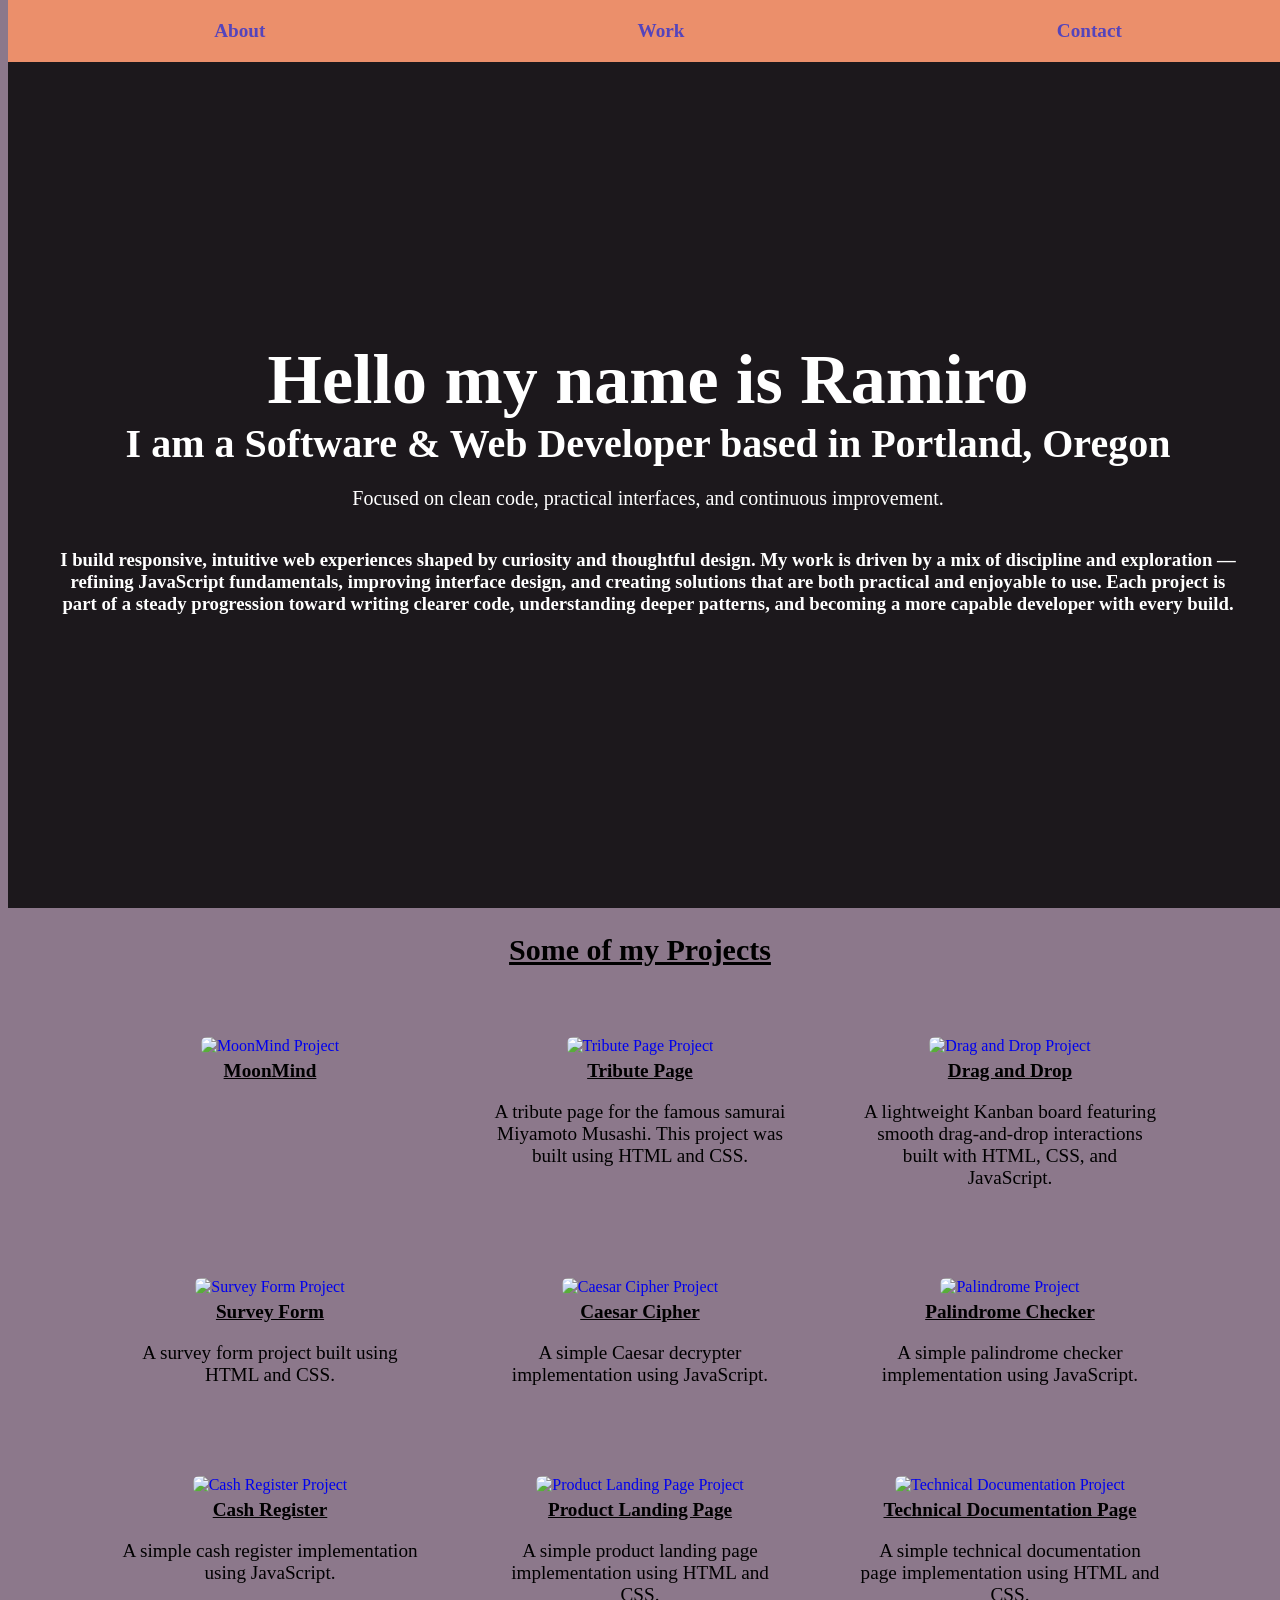
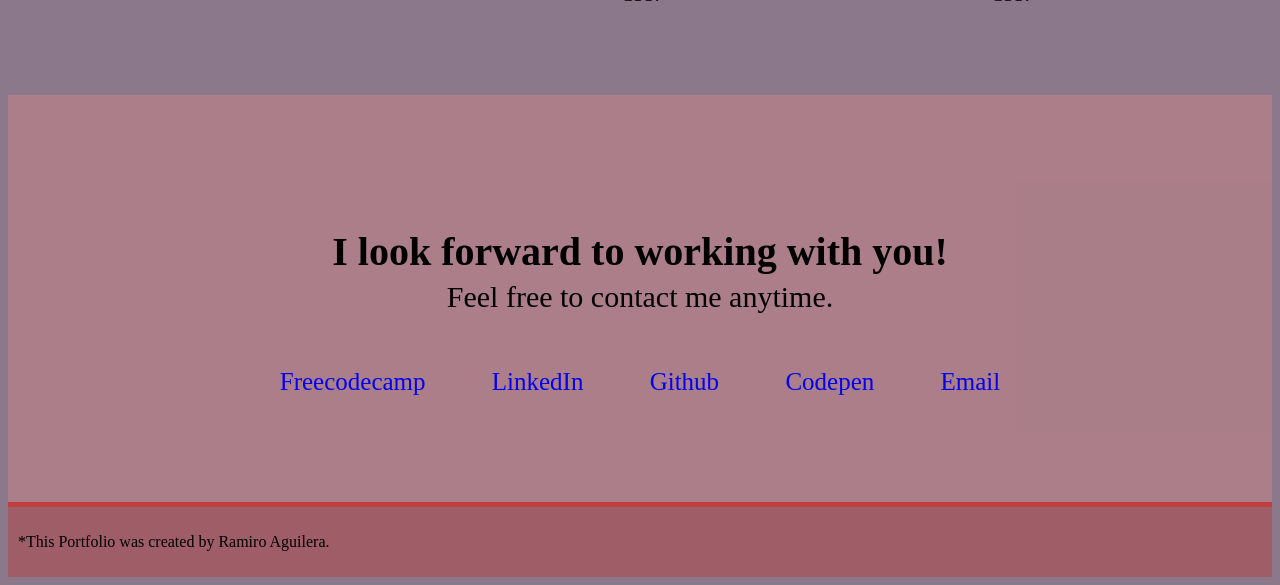
==== index.html @ e8030746 "Add project title for MoonMind in project card" ====
<!doctype html>
<html lang="en">
  <head>
    <title>Personal Portfolio</title>
    <link rel="stylesheet" href="style.css" />
    <script
      src="https://kit.fontawesome.com/e714b2e7e3.js"
      crossorigin="anonymous"
    ></script>
  </head>
  <body>
    <nav id="navbar">
      <a class="nav-link" href="#welcome-section">About</a>
      <a class="nav-link" href="#projects">Work</a>
      <a class="nav-link" href="#contact">Contact</a>
    </nav>
    <section id="welcome-section">
      <h1 id="intro">Hello my name is Ramiro</h1>
      <h2 id="intro2">I am a Software & Web Developer based in Portland, Oregon</h2>
      <div id="tag-line"> Focused on clean code, practical interfaces, and continuous improvement.</div>
      <h3 id="intro3">
        I build responsive, intuitive web experiences shaped by curiosity and thoughtful design. My work is driven by a mix of discipline and exploration — refining JavaScript fundamentals, improving interface design, and creating solutions that are both practical and enjoyable to use. Each project is part of a steady progression toward writing clearer code, understanding deeper patterns, and becoming a more capable developer with every build.
      </h3>
    </section>
    <section id="projects">
      <h2 id="project-intro">Some of my Projects</h2>
      <div class="project-tile">
        <div class="project-card">
          <a href="https://github.com/MoonLadderStudios/MoonMind" target=""blank>
            <img src="" alt="MoonMind Project">
            <p class="project-title">MoonMind</p>
          </a>
        </div>
        <div class="project-card">
          <a href=" https://romie321.github.io/Musashi/" target="blank">
            <img
              src="https://raw.githubusercontent.com/Romie321/Musashi/main/musashi-tile.png"
              alt="Tribute Page Project"
            />
            <p class="project-title">Tribute Page</p>
            <p class="project-description">
              A tribute page for the famous samurai Miyamoto Musashi. This
              project was built using HTML and CSS.
            </p>
          </a>
        </div>
        <div class="project-card">
          <a href="https://romie321.github.io/drag-and-drop/" target="_blank">
            <img src="https://raw.githubusercontent.com/Romie321/drag-and-drop/refs/heads/main/drag%20and%20drop.png" alt="Drag and Drop Project" />
            <p class="project-title">Drag and Drop</p>
            <p class="project-description">
              A lightweight Kanban board featuring smooth drag‑and‑drop interactions built with HTML, CSS, and JavaScript.
            </p>
          </a>
        </div>
        <div class="project-card">
          <a href="https://romie321.github.io/Survey/" target="_blank">
            <img
              src="https://github.com/Romie321/Survey/blob/main/survey%20pic.png?raw=true"
              alt="Survey Form Project"
            />
            <p class="project-title">Survey Form</p>
            <p class="project-description">
              A survey form project built using HTML and CSS.
            </p>
          </a>
        </div>
        <div class="project-card">
          <a href="https://romie321.github.io/Cipher/" target="_blank">
            <img
              src="https://raw.githubusercontent.com/Romie321/Cipher/refs/heads/main/cypher%20pic.png"
              alt="Caesar Cipher Project"
            />
            <p class="project-title">Caesar Cipher</p>
            <p class="project-description">
              A simple Caesar decrypter implementation using JavaScript.
            </p>
          </a>
        </div>
        <div class="project-card">
          <a href="https://romie321.github.io/Palindrome/" target="_blank">
            <img
              src="https://raw.githubusercontent.com/Romie321/Palindrome/main/palindrome.png"
              alt="Palindrome Project"
            />
            <p class="project-title">Palindrome Checker</p>
            <p class="project-description">
              A simple palindrome checker implementation using JavaScript.
            </p>
          </a>
        </div>
        <div class="project-card">
          <a href="https://romie321.github.io/Register/" target="_blank">
            <img
              src="https://github.com/Romie321/Register/blob/main/Screenshot_8-7-2026_141410_127.0.0.1.png?raw=true"
              alt="Cash Register Project"
            />
            <p class="project-title">Cash Register</p>
            <p class="project-description">
              A simple cash register implementation using JavaScript.
            </p>
          </a>
        </div>
        <div class="project-card">
          <a href="https://romie321.github.io/Product/" target="blank">
            <img
              src="https://codepen.io/Romeo321/pen/BaraYYg/image/small.png"
              alt="Product Landing Page Project"
            />
            <p class="project-title">Product Landing Page</p>
            <p class="project-description">
              A simple product landing page implementation using HTML and CSS.
            </p>
          </a>
        </div>
        <div class="project-card">
          <a href="https://romie321.github.io/Documentation/" target="blank">
            <img
              src="https://codepen.io/Romeo321/pen/mdxdKpQ/image/small.png"
              alt="Technical Documentation Project"
            />
            <p class="project-title">Technical Documentation Page</p>
            <p class="project-description">
              A simple technical documentation page implementation using HTML and
              CSS.
            </p>
          </a>
        </div>
      </section>
    </section>
    <section id="contact">
      <h2 id="social-intro">I look forward to working with you!</h2>
      <p>Feel free to contact me anytime.</p>
      <a
        href="https://www.freecodecamp.org/Romie321"
        target="blank"
        class="contact-btn"
        id="profile-link"
      >
        <i class="fa-brands fa-free-code-camp"></i>
        Freecodecamp
      </a>
      <a
        href="https://www.linkedin.com/in/ramiro-aguilera/"
        target="blank"
        class="contact-btn"
        id="profile-link"
      >
        <i class="fa-brands fa-linkedin"></i>
        LinkedIn
      </a>
      <a
        href="https://github.com/Romie321"
        target="blank"
        class="contact-btn"
        id="profile-link"
      >
        <i class="fa-brands fa-github"></i>
        Github
      </a>
      <a href="https://codepen.io/Romeo321" target="blank" class="contact-btn">
        <i class="fa-brands fa-codepen"></i>
        Codepen
      </a>
      <a href="mailto:raguilera@gmail.com" target="blank" class="contact-btn">
        <i class="fa-solid fa-envelope"></i>
        Email
      </a>
    </section>
    <footer>
      <p>*This Portfolio was created by Ramiro Aguilera.</p>
    </footer>
  </body>
</html>
---- style.css ----
#welcome-section {
  height: 100vh;
  width: 100vw;
  background-image: url(https://www.pixelstalk.net/wp-content/uploads/2016/10/Binary-Code-Background-for-Desktop.jpg);
  background-size: cover;
  display: flex;
  justify-content: center;
  align-items: center;
  flex-flow: column;
  position: relative;
  background-position: center;
}

#navbar {
  width: 100%;
  padding: 20px;
  position: fixed;
  top: 0;
  background-color: rgb(235, 143, 107);
  display: flex;
  text-align: end;
  justify-content: flex-end;
  z-index: 2;
}

.nav-link {
  font-weight: bolder;
  font-size: larger;
  color: rgb(84, 68, 188);
  margin-left: 70px;
  margin-right: 70px;
}

body {
  background-color: rgb(140, 120, 139);
  /* background-image: url(https://i.pinimg.com/736x/d4/5f/ad/d45fad754767f905cae95cc1d6d3a155.jpg);
  background-size: cover;
  index: 0;*/
}

#welcome-section::after {
  content: "";
  position: absolute;
  background-color: black;
  top: 0;
  left: 0;
  right: 0;
  bottom: 0;
  opacity: 0.8;
}

#intro,
#intro2,
#intro3,
#tag-line {
  color: white;
  z-index: 1;
}

#intro {
  font-size: 70px;
  margin-bottom: 0px;
}

#intro2 {
  font-size: 40px;
  margin-top: 0px;
  margin-bottom: 20px;
}

#tag-line {
  font-size: 20px;
  margin-top: 0px;
  margin-bottom: 20px;
}

#intro3 {
  margin-left: 50px;
  margin-right: 50px;
  text-align: center;
}

.project-tile {
  display: flex;
  flex-wrap: wrap;
  margin: 70px;
  gap: 70px;
  transition: transform 1s ease;
}

#project-intro {
  text-align: center;
  font-size: 30px;
  font-weight: bolder;
  text-decoration: underline;
}

.project-tile p {
  text-align: center;
  font-size: larger;
  color: black;
}

.project-card {
  width: 300px;
  text-align: center;
}

.project-card a {
  display: block;
}

.project-card img {
  width: 100%;
  height: auto;
  border-radius: 6px;
}

.project-title {
  font-size: 20px;
  font-weight: bolder;
  margin-top: 5px;
  text-decoration: underline;
}

.project-description {
  font-size: 16px;
  color: #333;
}

a {
  text-decoration: none;
}

a:hover {
  transform: scale(1.1);
}

#contact {
  background-color: rgba(215, 135, 135, 0.402);
  text-align: center;
  padding: 100px;
  margin: 0;
}

#contact p {
  font-size: 30px;
  margin-top: 5px;
}

#social-intro {
  font-size: 40px;
  margin-bottom: 0px;
}

#contact a {
  font-size: 25px;
  margin: 0 30px;
}

i {
  font-size: 50px;
}

#contact a:hover {
  text-decoration: underline;
}

footer {
  background-color: rgba(185, 54, 54, 0.402);
  padding: 10px;
  border-top: 5px solid rgb(194, 63, 63);
}

@media (max-width: 760px) {
  #intro {
    text-align: center;
  }
  #tag-line {
    text-align: center;
  }
  .contact-btn {
    line-height: 90px;
  }
}

@media (min-width: 760px) {
  .project-tile {
    justify-content: center;
  }
  #navbar {
    justify-content: space-around;
  }
}

@media (max-width: 1000px) {
  #intro2 {
    text-align: center;
  }
}
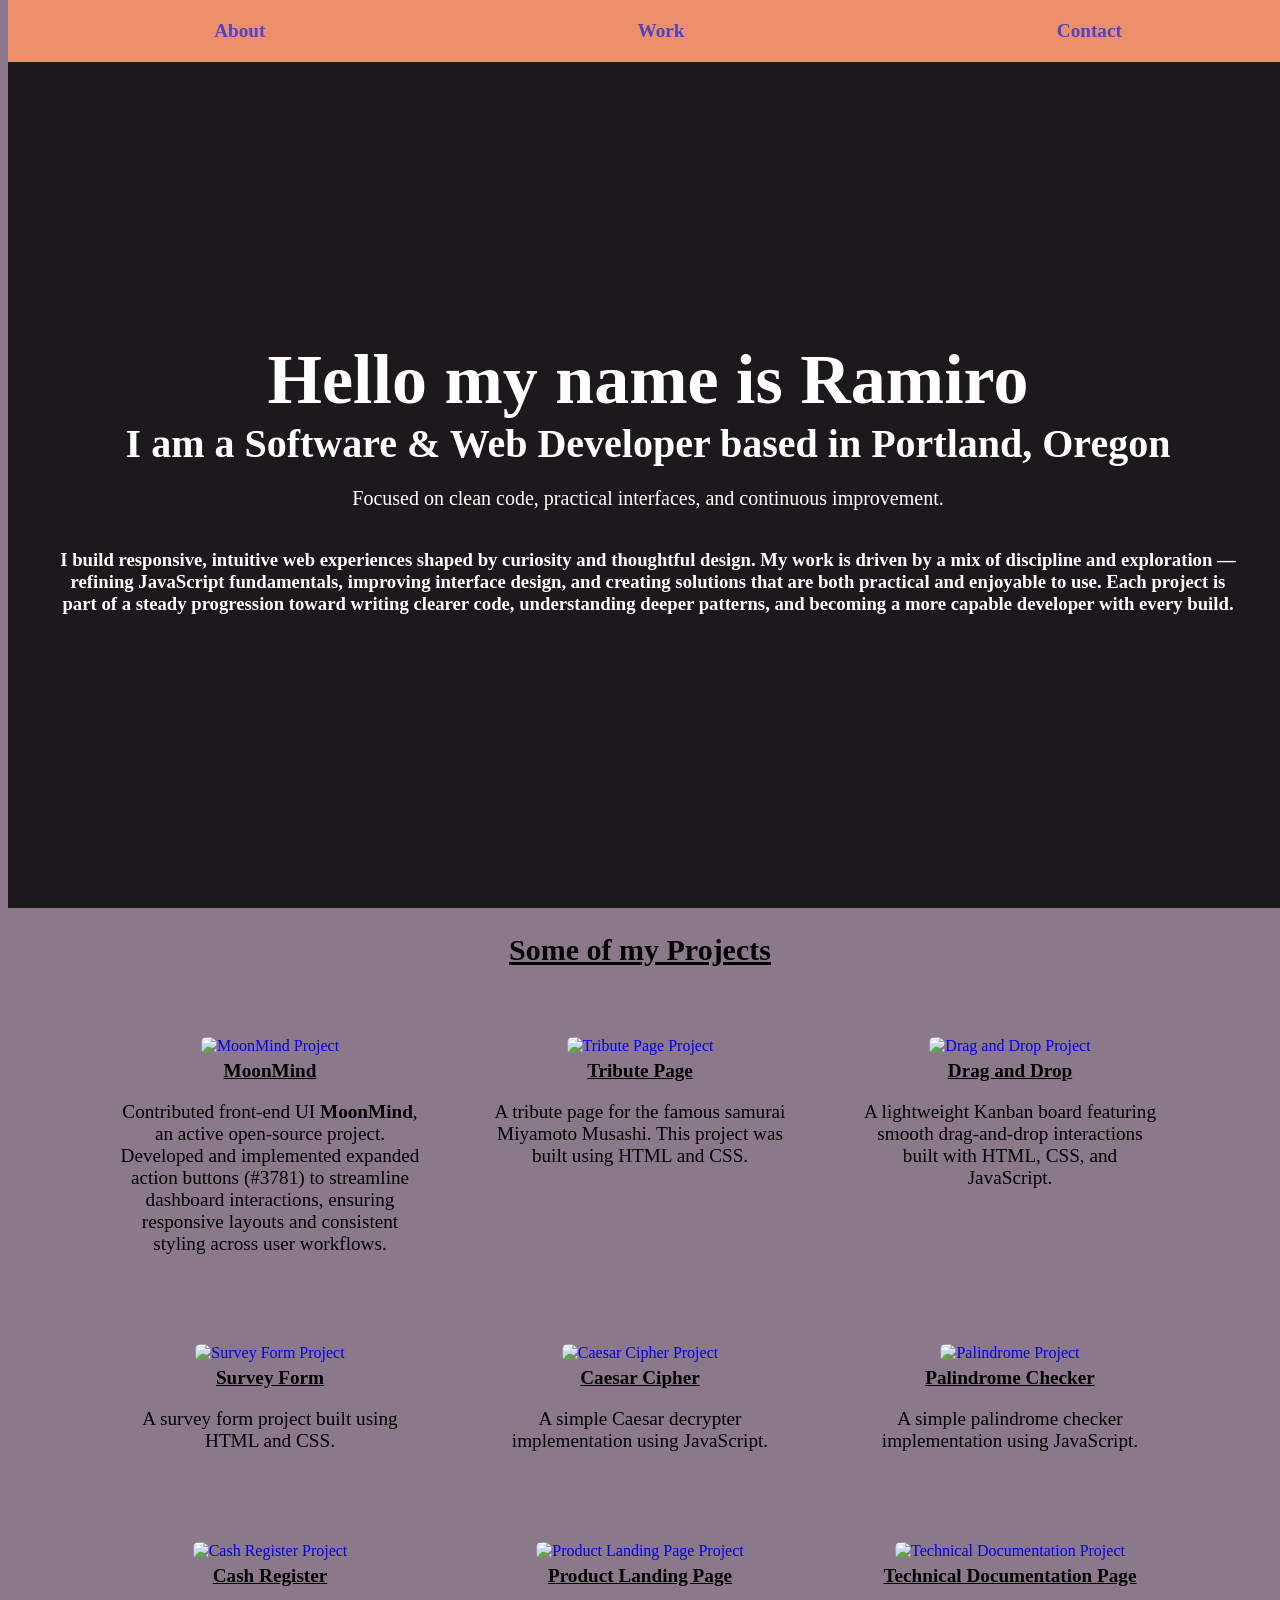
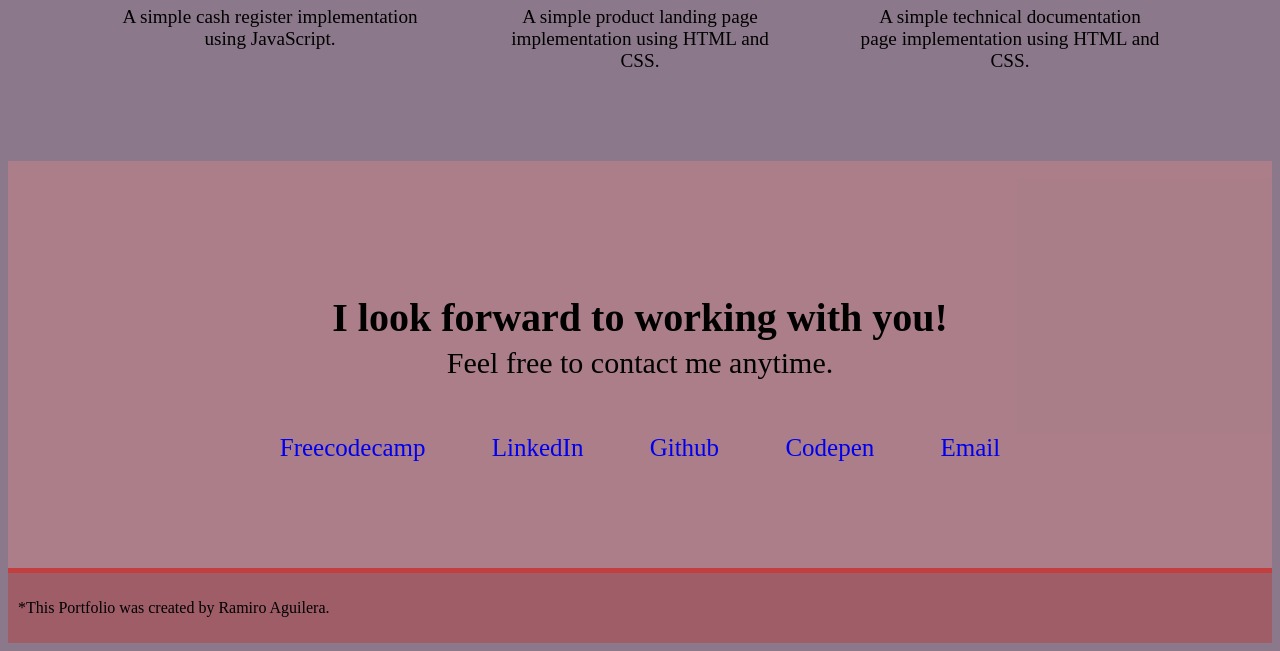
==== commit 7f9b73f9: "Add project description for MoonMind detailing front-end contributions and enhancements" ====
--- a/index.html
+++ b/index.html
@@ -29,6 +29,7 @@
           <a href="https://github.com/MoonLadderStudios/MoonMind" target=""blank>
             <img src="" alt="MoonMind Project">
             <p class="project-title">MoonMind</p>
+            <p class="project-description">Contributed front-end UI <b>MoonMind</b>, an active open-source project. Developed and implemented expanded action buttons (#3781) to streamline dashboard interactions, ensuring responsive layouts and consistent styling across user workflows.</p>
           </a>
         </div>
         <div class="project-card">
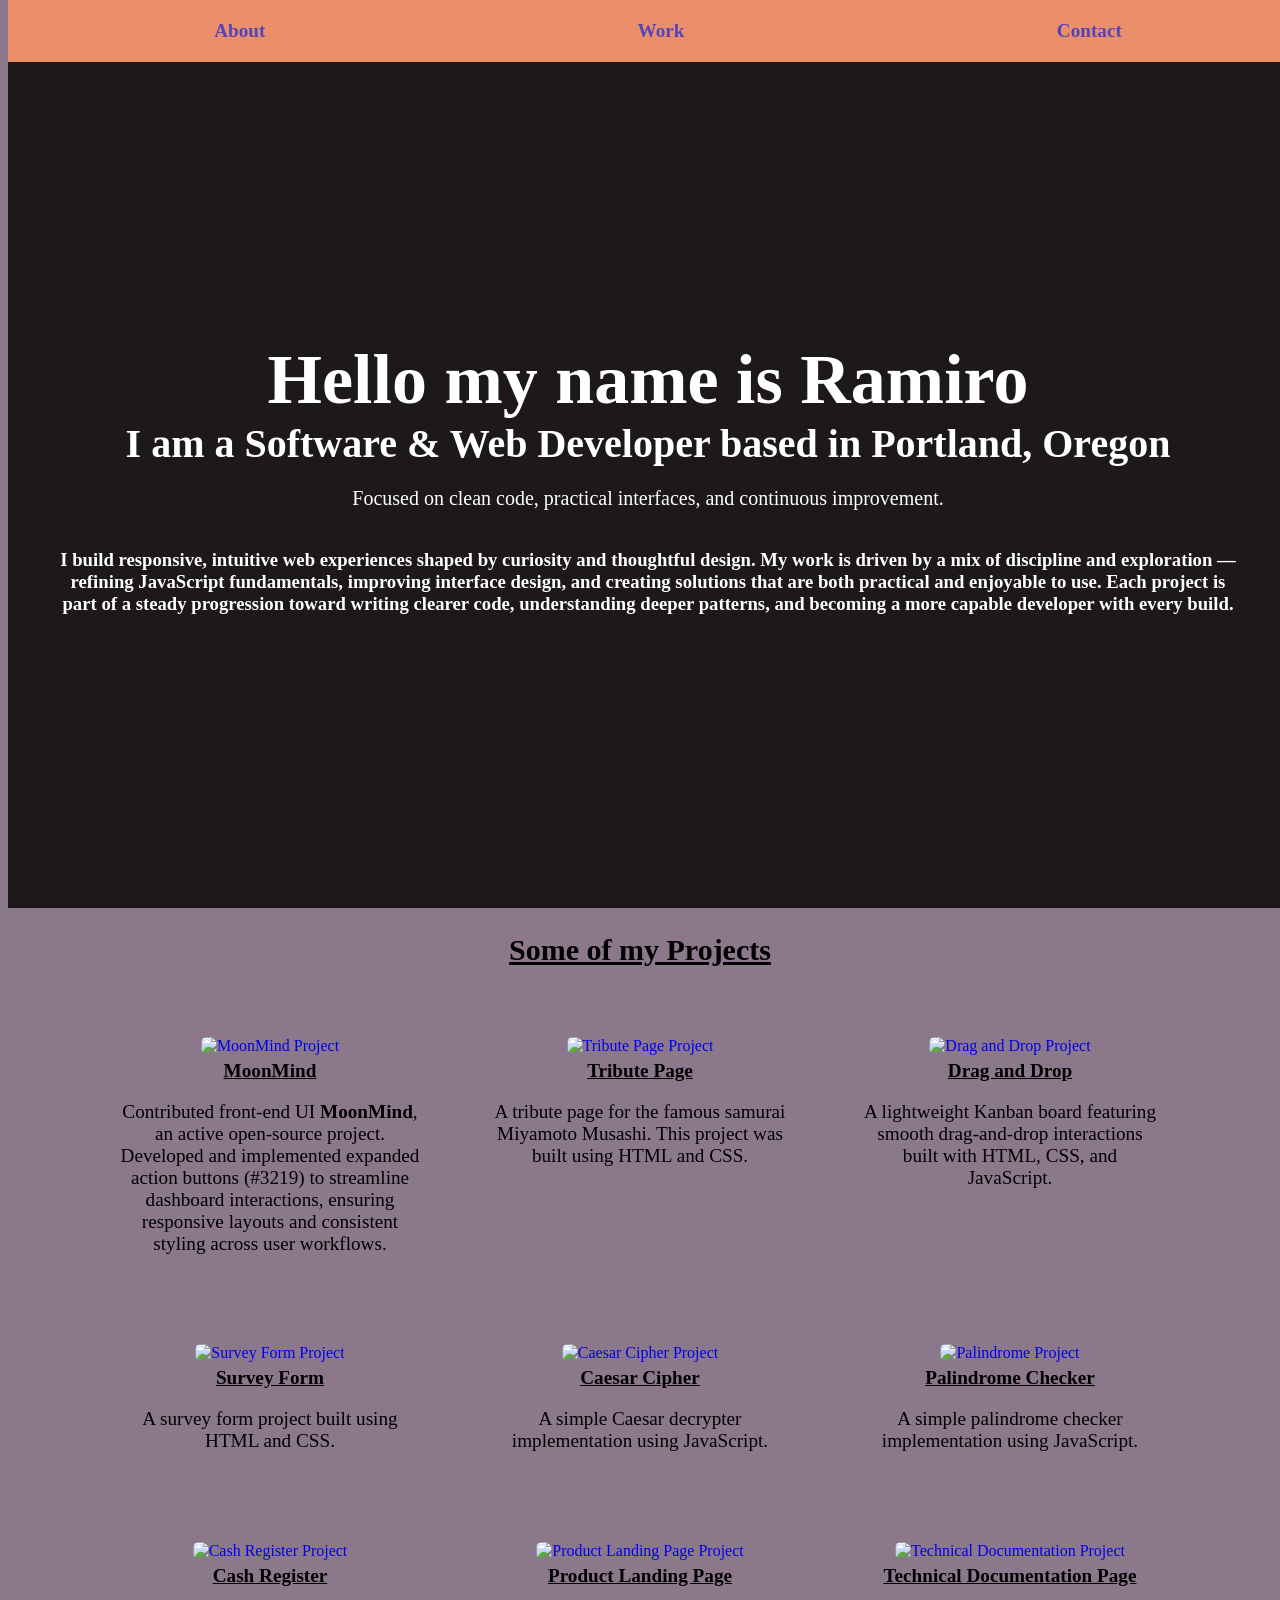
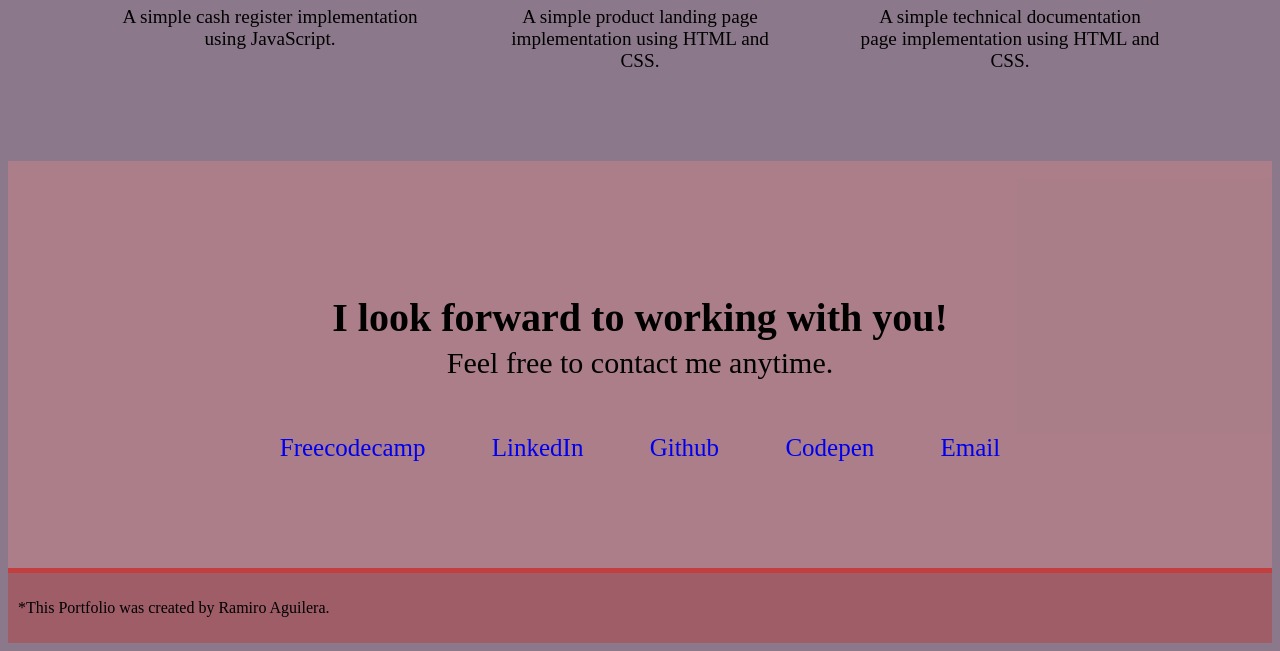
==== commit dafb3f67: "Fix project description for MoonMind to update action button reference" ====
--- a/index.html
+++ b/index.html
@@ -29,7 +29,7 @@
           <a href="https://github.com/MoonLadderStudios/MoonMind" target=""blank>
             <img src="" alt="MoonMind Project">
             <p class="project-title">MoonMind</p>
-            <p class="project-description">Contributed front-end UI <b>MoonMind</b>, an active open-source project. Developed and implemented expanded action buttons (#3781) to streamline dashboard interactions, ensuring responsive layouts and consistent styling across user workflows.</p>
+            <p class="project-description">Contributed front-end UI <b>MoonMind</b>, an active open-source project. Developed and implemented expanded action buttons (#3219) to streamline dashboard interactions, ensuring responsive layouts and consistent styling across user workflows.</p>
           </a>
         </div>
         <div class="project-card">
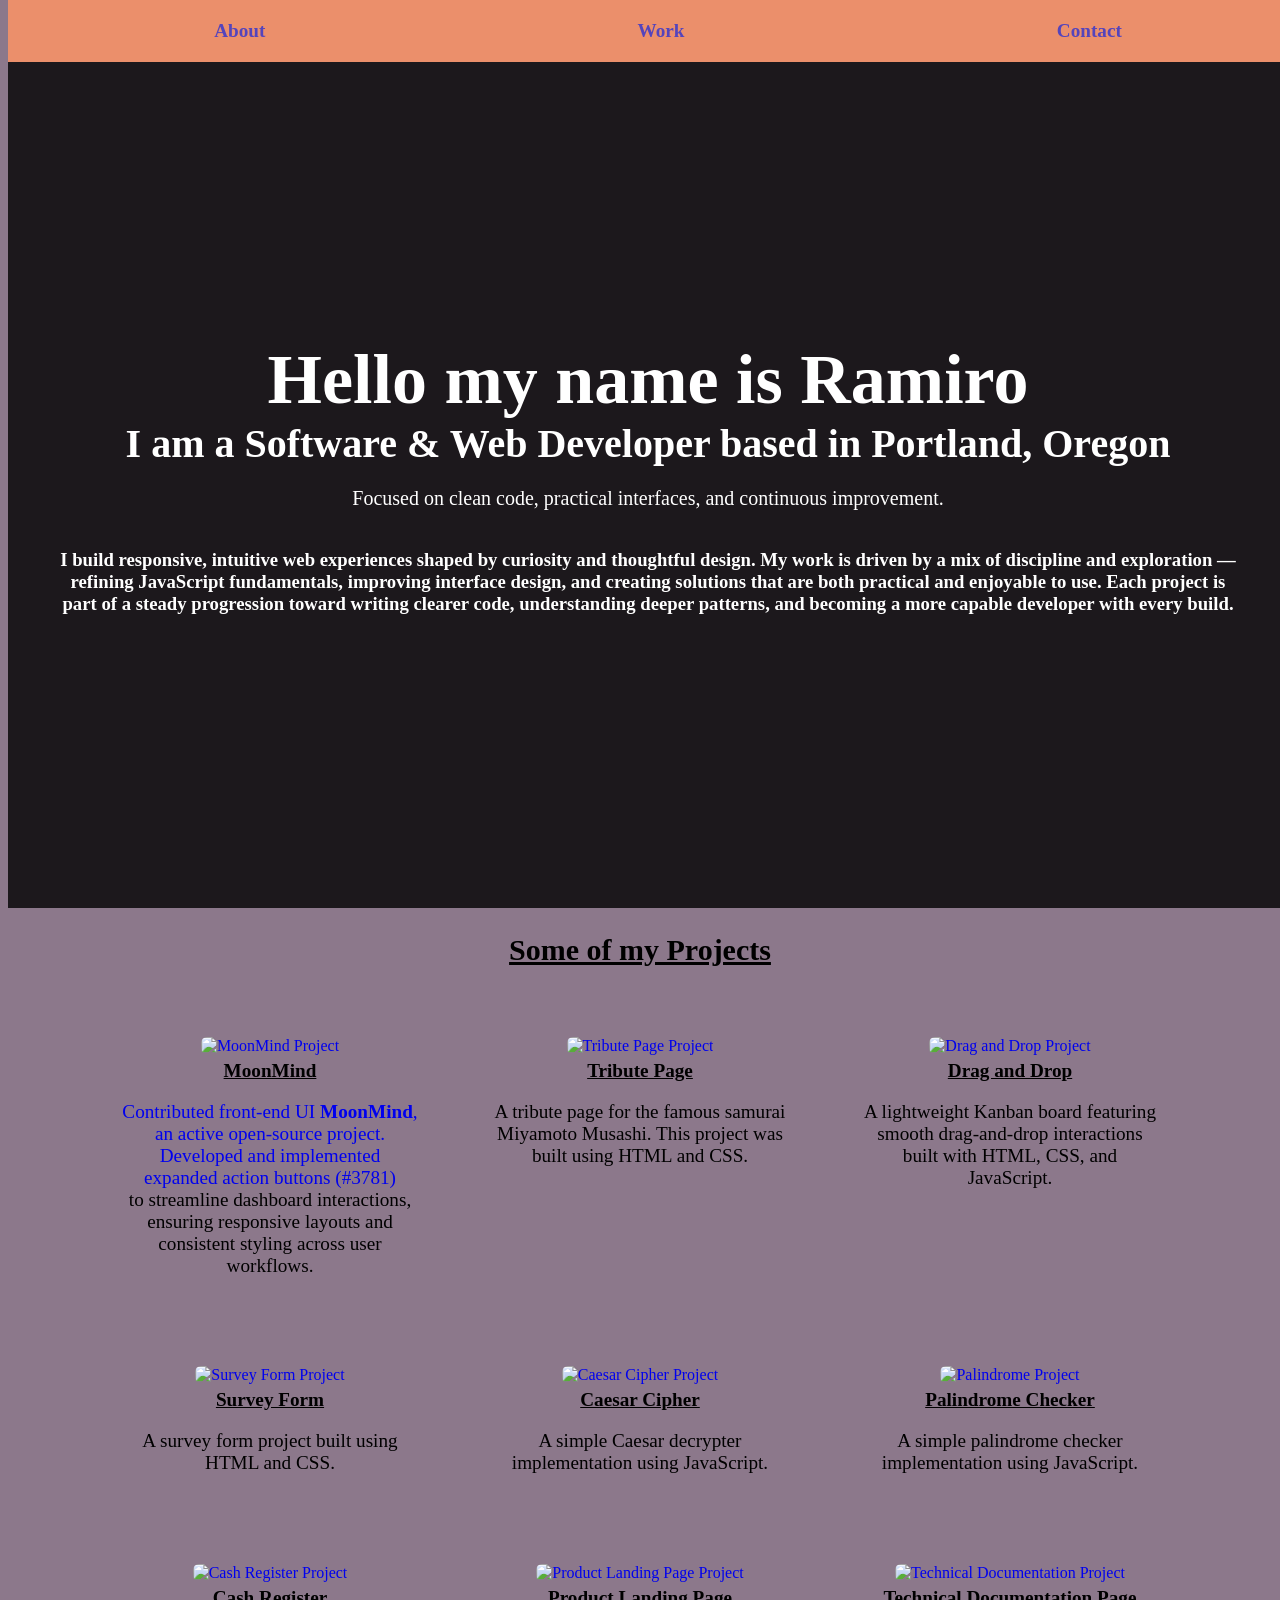
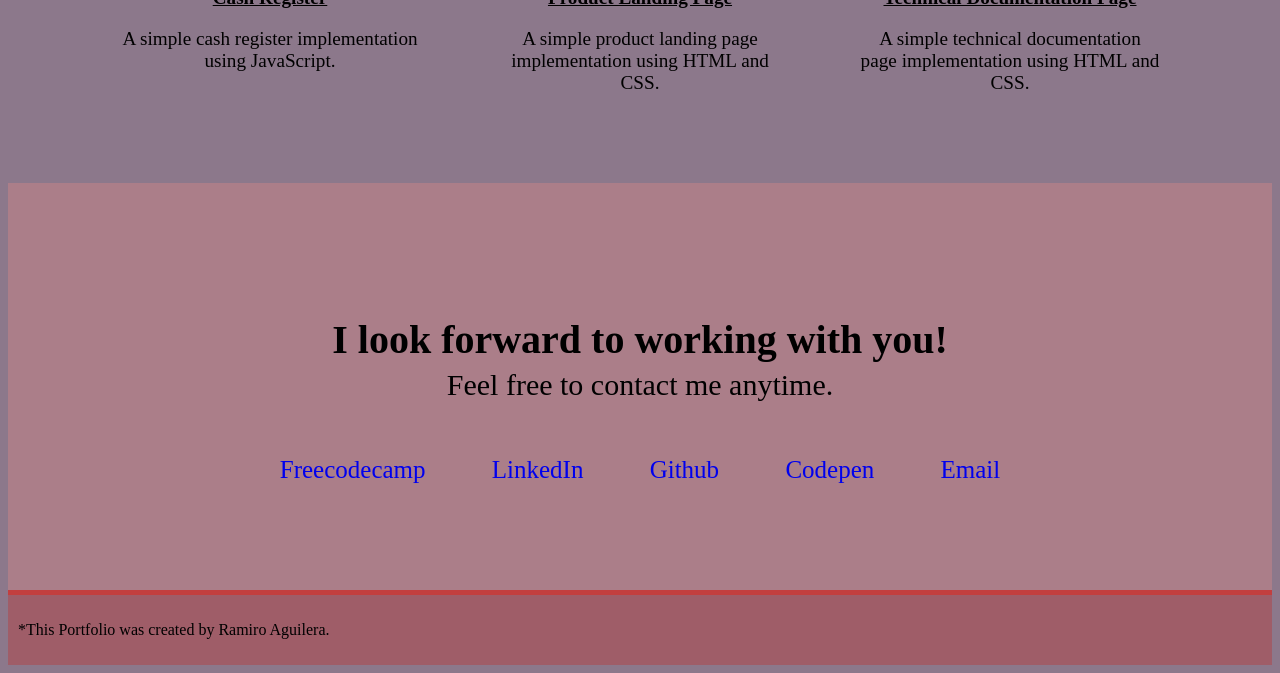
==== commit 716f2a3f: "Update MoonMind project description to include link to expanded action buttons PR" ====
--- a/index.html
+++ b/index.html
@@ -26,10 +26,10 @@
       <h2 id="project-intro">Some of my Projects</h2>
       <div class="project-tile">
         <div class="project-card">
-          <a href="https://github.com/MoonLadderStudios/MoonMind" target=""blank>
+          <a href="https://github.com/MoonLadderStudios/MoonMind" target="blank">
             <img src="" alt="MoonMind Project">
             <p class="project-title">MoonMind</p>
-            <p class="project-description">Contributed front-end UI <b>MoonMind</b>, an active open-source project. Developed and implemented expanded action buttons (#3219) to streamline dashboard interactions, ensuring responsive layouts and consistent styling across user workflows.</p>
+            <p class="project-description">Contributed front-end UI <b>MoonMind</b>, an active open-source project. Developed and implemented <a href="https://github.com/MoonLadderStudios/MoonMind/pull/3781" target="blank">expanded action buttons (#3781)</a> to streamline dashboard interactions, ensuring responsive layouts and consistent styling across user workflows.</p>
           </a>
         </div>
         <div class="project-card">
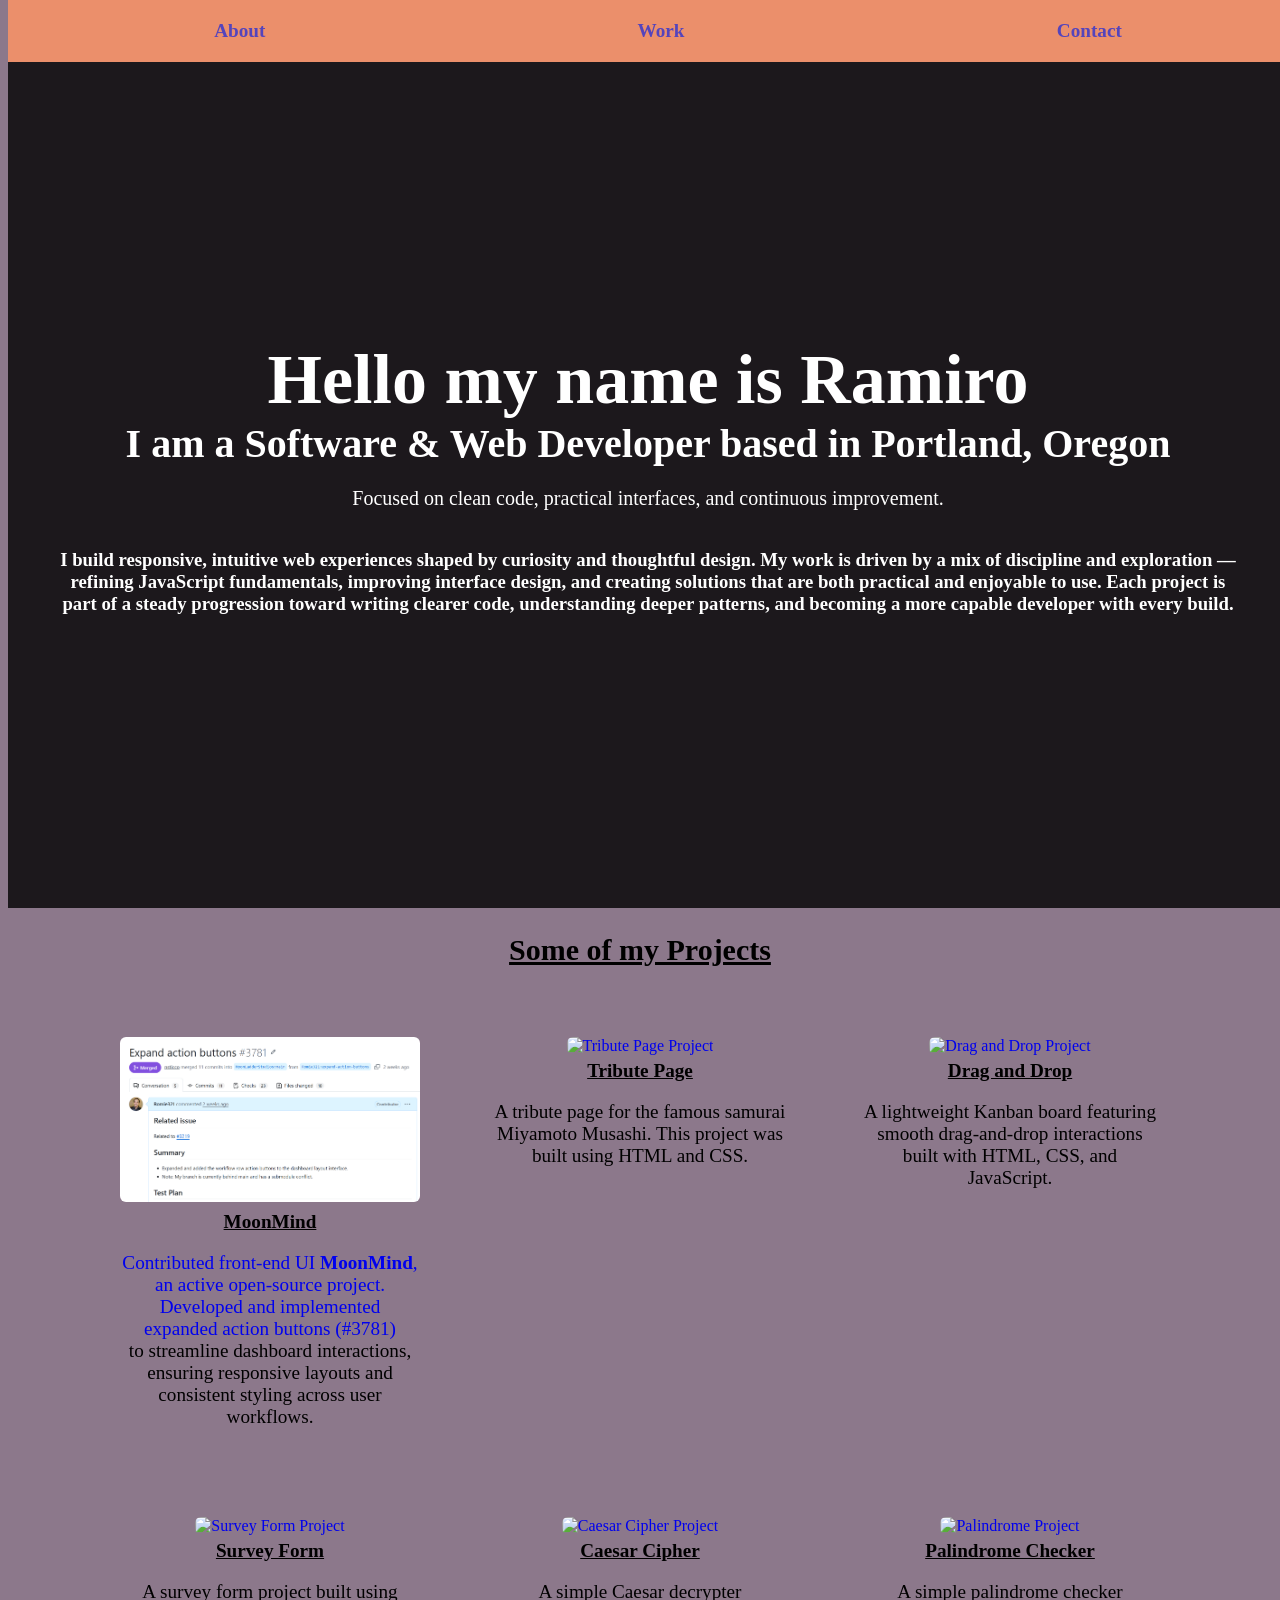
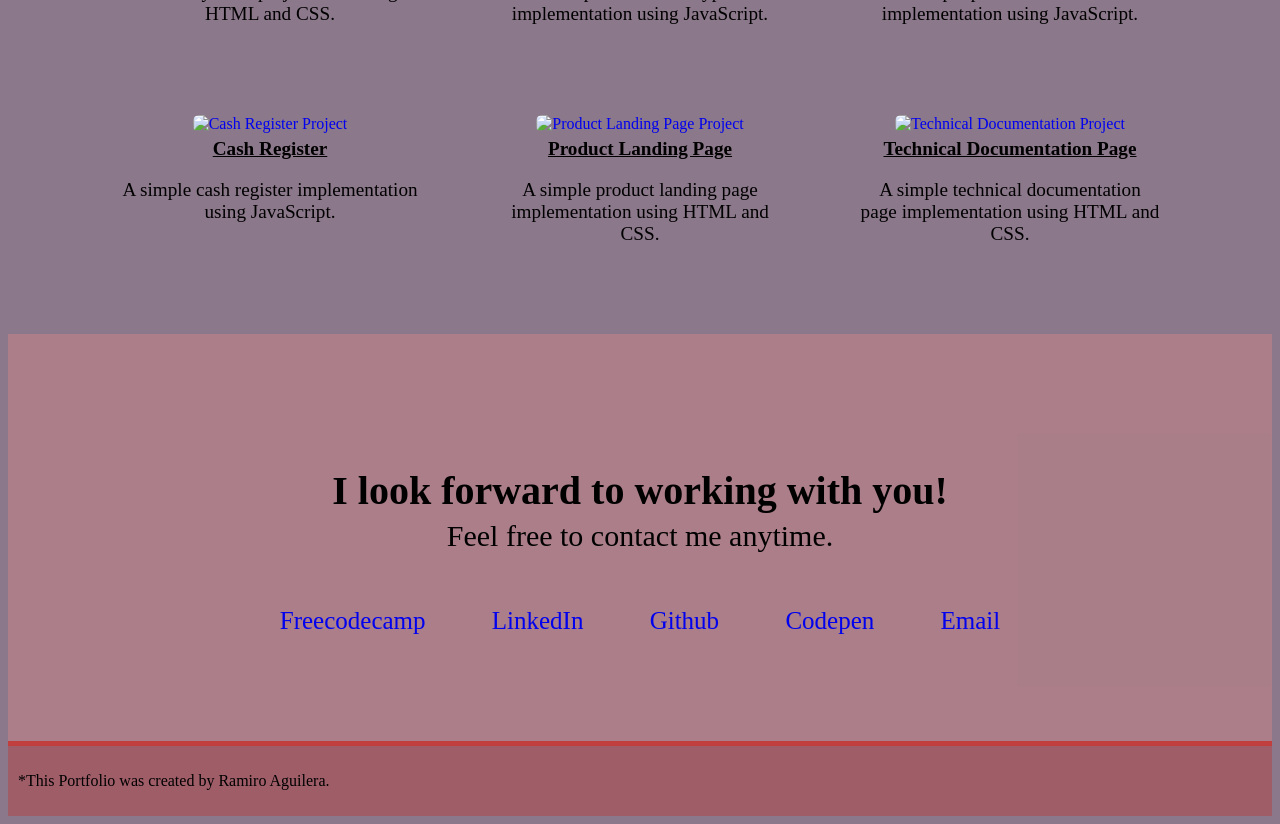
==== commit f5205f78: "Refactor MoonMind project description for improved readability" ====
--- a/index.html
+++ b/index.html
@@ -27,9 +27,11 @@
       <div class="project-tile">
         <div class="project-card">
           <a href="https://github.com/MoonLadderStudios/MoonMind" target="blank">
-            <img src="" alt="MoonMind Project">
+            <img src="assets/moonmind-pr-3781.png" alt="MoonMind Project">
             <p class="project-title">MoonMind</p>
-            <p class="project-description">Contributed front-end UI <b>MoonMind</b>, an active open-source project. Developed and implemented <a href="https://github.com/MoonLadderStudios/MoonMind/pull/3781" target="blank">expanded action buttons (#3781)</a> to streamline dashboard interactions, ensuring responsive layouts and consistent styling across user workflows.</p>
+            <p class="project-description">Contributed front-end UI <b>MoonMind</b>, an active open-source project. Developed and implemented
+               <a href="https://github.com/MoonLadderStudios/MoonMind/pull/3781" target="blank">expanded action buttons (#3781)</a>
+               to streamline dashboard interactions, ensuring responsive layouts and consistent styling across user workflows.</p>
           </a>
         </div>
         <div class="project-card">
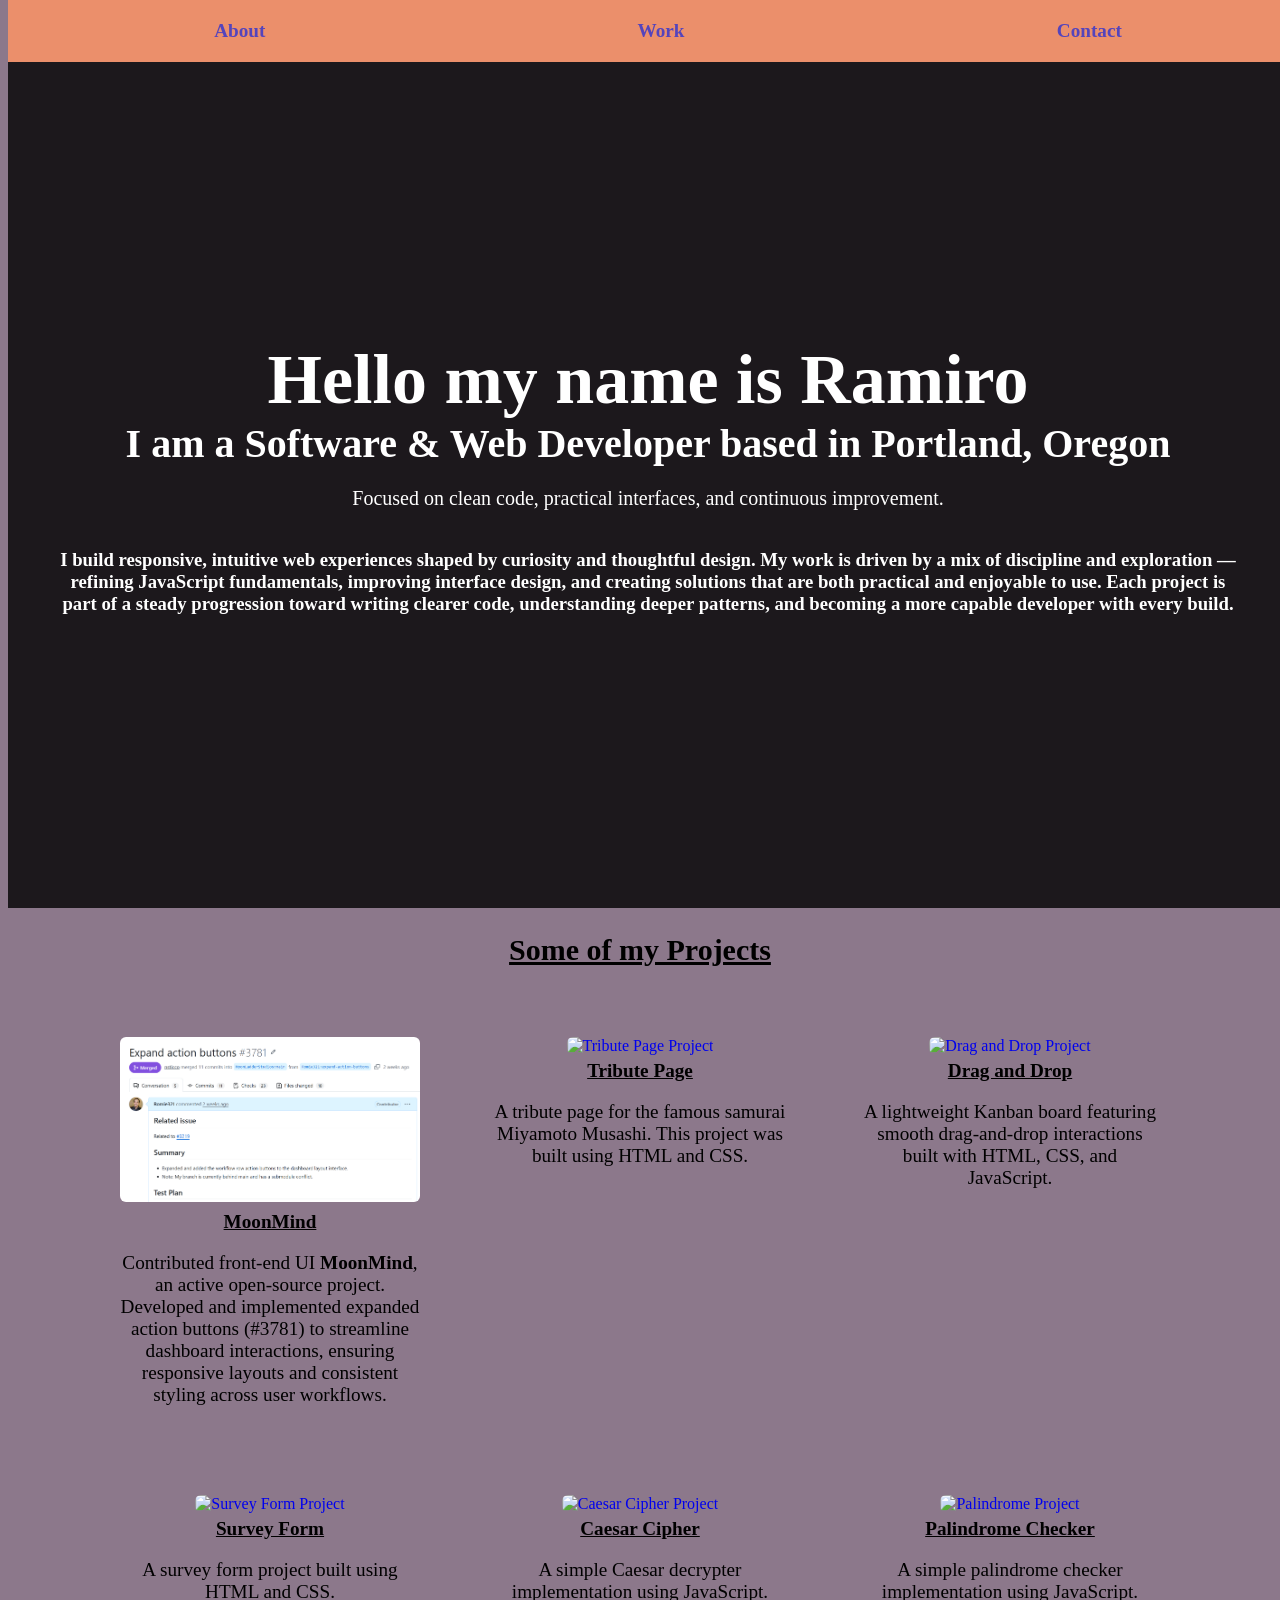
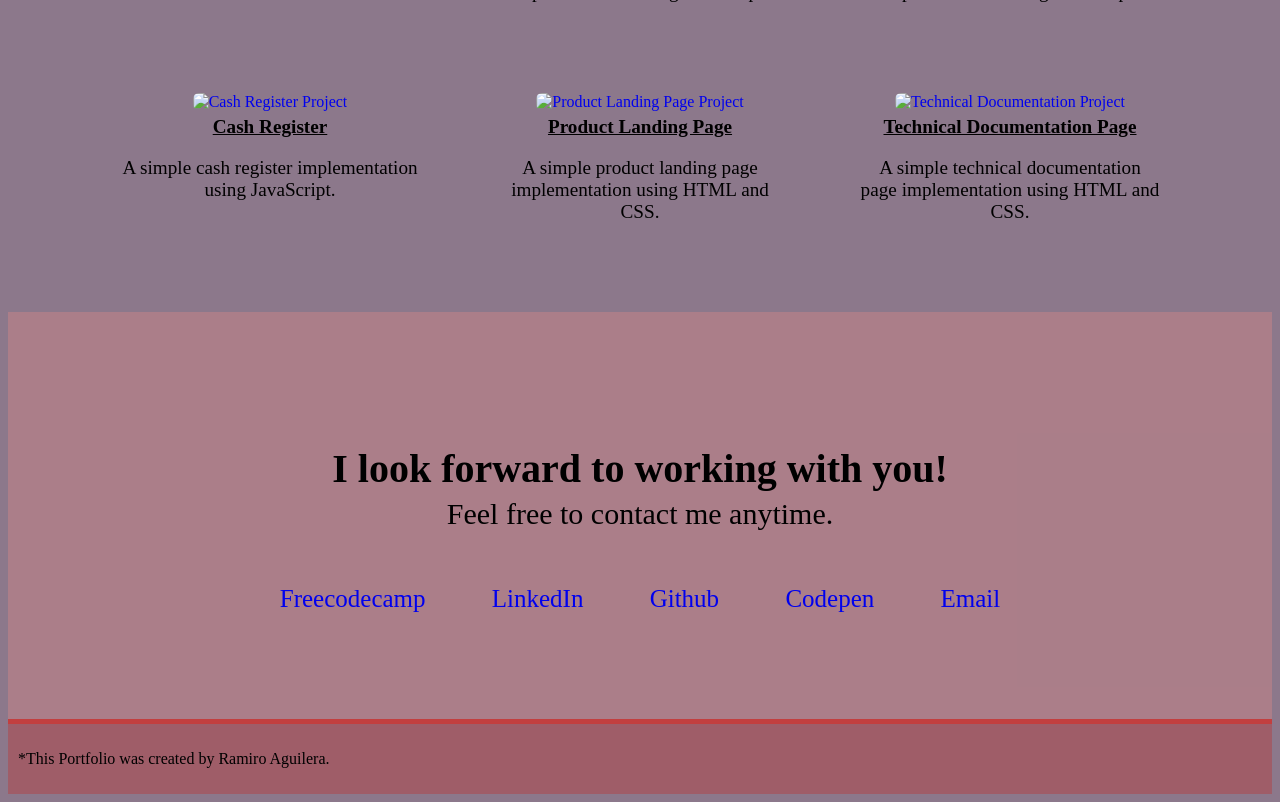
==== commit fa37172c: "Update MoonMind project link and enhance description for clarity" ====
--- a/index.html
+++ b/index.html
@@ -26,12 +26,13 @@
       <h2 id="project-intro">Some of my Projects</h2>
       <div class="project-tile">
         <div class="project-card">
-          <a href="https://github.com/MoonLadderStudios/MoonMind" target="blank">
-            <img src="assets/moonmind-pr-3781.png" alt="MoonMind Project">
+          <a href="https://github.com/MoonLadderStudios/MoonMind/pull/3781" target="blank">
+            <img src="assets/moonmind-pr-3781.png" alt="MoonMind PR #3781">
             <p class="project-title">MoonMind</p>
-            <p class="project-description">Contributed front-end UI <b>MoonMind</b>, an active open-source project. Developed and implemented
-               <a href="https://github.com/MoonLadderStudios/MoonMind/pull/3781" target="blank">expanded action buttons (#3781)</a>
-               to streamline dashboard interactions, ensuring responsive layouts and consistent styling across user workflows.</p>
+            <p class="project-description">Contributed front-end UI <b>MoonMind</b>, an active open-source project.
+               Developed and implemented expanded action buttons (#3781)
+               to streamline dashboard interactions, ensuring responsive layouts and consistent styling across user workflows.
+            </p>
           </a>
         </div>
         <div class="project-card">
